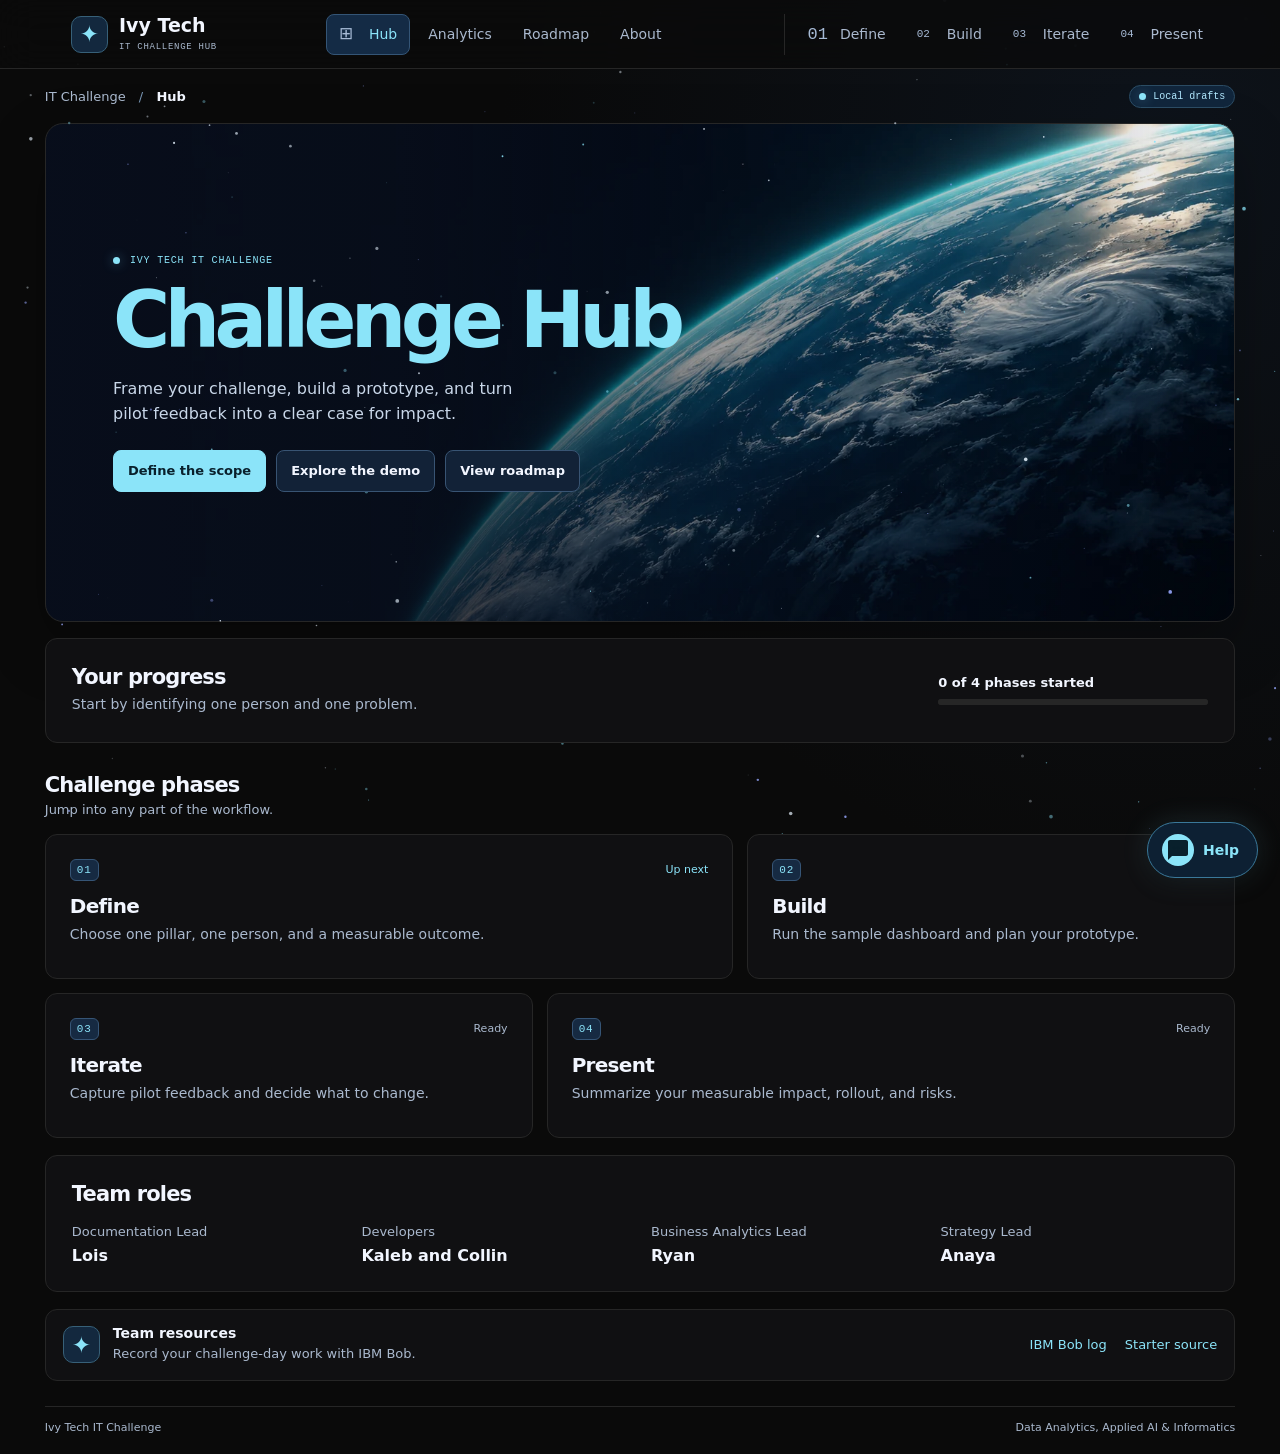
==== index.html @ c66edfd9 "" ====
<!doctype html>
<html lang="en">
<head>
  <meta charset="utf-8">
  <meta name="viewport" content="width=device-width, initial-scale=1">
  <meta name="theme-color" content="#0a0a0a">
  <meta name="description" content="A team workspace for the Ivy Tech IT Challenge.">
  <title>Ivy Tech IT Challenge Hub</title>
  <link rel="stylesheet" href="styles.css">
  <script type="module" src="app.mjs"></script>
  <script type="module" src="starfield.mjs"></script>
  <script type="module" src="chatbot.mjs"></script>
</head>
<body>
  <canvas class="starfield" id="starfield" aria-hidden="true"></canvas>
  <a class="skip" href="#main">Skip to content</a>
  <header class="site-header">
    <a class="brand" href="#overview"><span class="brand-mark" aria-hidden="true">✦</span><span>Ivy Tech<small>IT CHALLENGE HUB</small></span></a>
    <nav aria-label="Workspace">
      <a href="#overview"><span aria-hidden="true">⊞</span> Hub</a>
      <a href="#analytics">Analytics</a>
      <a href="#roadmap">Roadmap</a>
      <a href="#about">About</a>
    </nav>
    <nav class="phase-nav" aria-label="Challenge phases">
      <a href="#define"><span aria-hidden="true">01</span> Define</a>
      <a href="#build"><span aria-hidden="true">02</span> Build</a>
      <a href="#iterate"><span aria-hidden="true">03</span> Iterate</a>
      <a href="#impact"><span aria-hidden="true">04</span> Present</a>
    </nav>
  </header>

  <main id="main" tabindex="-1">
    <header class="top-bar"><span>IT Challenge <b aria-hidden="true">/</b> <strong id="breadcrumb">Hub</strong></span><span class="pill"><i></i> Local drafts</span></header>
    <div class="page">
      <section data-view="overview" aria-labelledby="overview-title">
        <div class="hero">
          <div class="hero-content">
            <p class="eyebrow"><i></i> IVY TECH IT CHALLENGE</p>
            <h1 id="overview-title" tabindex="-1"><em>Challenge Hub</em></h1>
            <p class="hero-copy">Frame your challenge, build a prototype, and turn pilot feedback into a clear case for impact.</p>
            <div class="actions"><a class="button primary" id="hero-action" href="#define">Define the scope</a><a class="button secondary" id="hero-demo" href="#build">Explore the demo</a><a class="button secondary" href="#roadmap">View roadmap</a></div>
          </div>
        </div>

        <section class="hub-progress panel" aria-labelledby="progress-title" data-reveal>
          <div><h2 id="progress-title">Your progress</h2><p id="hub-next">Start by identifying one person and one problem.</p></div>
          <div class="progress-scale"><span id="draft-progress">0 of 4 phases started</span><progress id="phase-progress" aria-label="Challenge phases started" max="4" value="0"></progress></div>
        </section>

        <div class="section-heading"><div><h2>Challenge phases</h2><p>Jump into any part of the workflow.</p></div></div>
        <div class="phase-grid">
          <a class="phase-card" href="#define" data-reveal><div class="card-top"><span>01</span><span class="phase-status" data-phase-status="define">Ready</span></div><h3>Define</h3><p>Choose one pillar, one person, and a measurable outcome.</p></a>
          <a class="phase-card" href="#build" data-reveal><div class="card-top"><span>02</span><span class="phase-status" data-phase-status="build">Ready</span></div><h3>Build</h3><p>Run the sample dashboard and plan your prototype.</p></a>
          <a class="phase-card" href="#iterate" data-reveal><div class="card-top"><span>03</span><span class="phase-status" data-phase-status="iterate">Ready</span></div><h3>Iterate</h3><p>Capture pilot feedback and decide what to change.</p></a>
          <a class="phase-card" href="#impact" data-reveal><div class="card-top"><span>04</span><span class="phase-status" data-phase-status="impact">Ready</span></div><h3>Present</h3><p>Summarize your measurable impact, rollout, and risks.</p></a>
        </div>
        <section class="panel team-panel" aria-labelledby="team-title" data-reveal>
          <h2 id="team-title">Team roles</h2>
          <dl class="team-grid">
            <div><dt>Documentation Lead</dt><dd>Lois</dd></div>
            <div><dt>Developers</dt><dd>Kaleb and Collin</dd></div>
            <div><dt>Business Analytics Lead</dt><dd>Ryan</dd></div>
            <div><dt>Strategy Lead</dt><dd>Anaya</dd></div>
          </dl>
        </section>
        <div class="callout" data-reveal><span class="callout-mark" aria-hidden="true">✦</span><div><h3>Team resources</h3><p>Record your challenge-day work with IBM Bob.</p></div><div class="resource-links"><a href="BOB-LOG.md">IBM Bob log</a><a href="https://github.com/Indyexe/ivy-tech-it-challenge-2026">Starter source</a></div></div>
      </section>

      <section data-view="analytics" aria-labelledby="analytics-title" hidden>
        <div class="report-header">
          <div><p class="eyebrow">PROJECT PERFORMANCE</p><h1 id="analytics-title" tabindex="-1">Analytics</h1><p>Track delivery, check your target, and explore the sample dataset.</p></div>
          <a class="button secondary" href="#define">Edit measurement scope</a>
        </div>
        <div class="report-heading"><h2>Workspace activity</h2><span class="pill"><i></i> This browser</span></div>
        <dl class="metric-grid" aria-label="Workspace activity">
          <div class="panel metric"><dt>Phases started</dt><dd id="analytics-phases">0 / 4</dd><small>Based on saved activity</small></div>
          <div class="panel metric"><dt>Pilot observations</dt><dd id="analytics-feedback">0</dd><small>Feedback entries recorded</small></div>
          <div class="panel metric"><dt>Roadmap tasks</dt><dd id="analytics-tasks">0</dd><small>Checked off on the roadmap</small></div>
          <div class="panel metric"><dt>Impact statement</dt><dd id="analytics-impact" class="metric-text">Open</dd><small>Draft status</small></div>
        </dl>
        <article class="panel measurement-panel">
          <div class="report-heading"><h2>Outcome measurement</h2><span class="pill">Scope</span></div>
          <p class="muted" id="analytics-empty">Save a baseline and target in Define to see your measurement here.</p>
          <div id="analytics-scope" hidden>
            <p id="analytics-metric" class="measurement-name"></p>
            <dl class="measure-grid">
              <div><dt>Baseline</dt><dd id="analytics-baseline"></dd></div>
              <div><dt>Target</dt><dd id="analytics-target"></dd></div>
              <div><dt>Target change</dt><dd id="analytics-change"></dd></div>
            </dl>
          </div>
        </article>
        <article class="panel chart-panel analytics-chart">
          <div class="section-heading"><div><h2>Sample activity</h2><p>Practice data · illustrative weekly records</p></div><div class="segmented" role="group" aria-label="Analytics date range"><button type="button" data-weeks="6" aria-pressed="false">6 weeks</button><button type="button" data-weeks="12" aria-pressed="true">12 weeks</button></div></div>
          <dl class="measure-grid sample-metrics">
            <div><dt>Records</dt><dd id="analytics-records-total">—</dd></div>
            <div><dt>Completed</dt><dd id="analytics-records-completed">—</dd></div>
            <div><dt>Completion rate</dt><dd id="analytics-completion-rate">—</dd></div>
          </dl>
          <p class="muted" id="analytics-period-total">Selected sample weeks</p>
          <div class="chart" id="analytics-sample-chart" aria-hidden="true"></div>
          <details class="data-details"><summary>View weekly breakdown</summary><table><caption>Synthetic weekly records</caption><thead><tr><th scope="col">Week</th><th scope="col">Records</th><th scope="col">Completed</th></tr></thead><tbody id="analytics-sample-data"></tbody></table></details>
        </article>
      </section>

      <section data-view="roadmap" aria-labelledby="roadmap-title" hidden>
        <div class="report-header">
          <div><p class="eyebrow">DELIVERY PLAN</p><h1 id="roadmap-title" tabindex="-1">Roadmap</h1><p>Follow the project from initial scope to the live demo. Select a milestone to explore it.</p></div>
          <a class="button secondary" href="#analytics">View analytics</a>
        </div>
        <div class="panel roadmap-overview">
          <div><h2>Delivery progress</h2><p class="muted" id="roadmap-next">Next milestone: Define the scope</p></div>
          <div class="progress-scale"><span id="roadmap-count" aria-live="polite">0 of 12 tasks complete</span><progress id="roadmap-progress" aria-label="Roadmap tasks completed" max="12" value="0"></progress></div>
        </div>
        <section class="roadmap-timeline" aria-labelledby="timeline-title">
          <div class="report-heading"><h2 id="timeline-title">Project timeline</h2></div>
          <div class="timeline-track panel" role="tablist" aria-label="Project milestones">
            <button type="button" class="timeline-tab" id="milestone-define" role="tab" aria-selected="true" aria-controls="timeline-define"><span class="timeline-dot" aria-hidden="true">01</span><span class="timeline-label">Define</span><span class="timeline-state">Up next</span></button>
            <button type="button" class="timeline-tab" id="milestone-build" role="tab" aria-selected="false" aria-controls="timeline-build" tabindex="-1"><span class="timeline-dot" aria-hidden="true">02</span><span class="timeline-label">Build</span><span class="timeline-state">Planned</span></button>
            <button type="button" class="timeline-tab" id="milestone-iterate" role="tab" aria-selected="false" aria-controls="timeline-iterate" tabindex="-1"><span class="timeline-dot" aria-hidden="true">03</span><span class="timeline-label">Iterate</span><span class="timeline-state">Planned</span></button>
            <button type="button" class="timeline-tab" id="milestone-present" role="tab" aria-selected="false" aria-controls="timeline-present" tabindex="-1"><span class="timeline-dot" aria-hidden="true">04</span><span class="timeline-label">Present</span><span class="timeline-state">Planned</span></button>
          </div>

          <section class="panel timeline-detail" id="timeline-define" role="tabpanel" aria-labelledby="milestone-define" tabindex="0" data-milestone>
            <div class="timeline-detail-header"><div><p class="eyebrow">STRATEGY AND ANALYTICS</p><h3>Define the scope</h3><p>Agree on who you serve, what’s holding them back, and how you’ll measure improvement.</p></div><a class="button secondary" href="#define">Open Define</a></div>
            <p class="timeline-deliverable"><strong>Deliverable</strong> A scoped user story and a baseline and target for one outcome.</p>
            <details class="timeline-checklist"><summary>Milestone checklist <span class="milestone-count">0 / 3</span></summary><div class="milestone-body"><label><input type="checkbox" data-roadmap-task="scope-person">Identify the person served and the problem</label><label><input type="checkbox" data-roadmap-task="scope-story">Agree on a user story and acceptance criterion</label><label><input type="checkbox" data-roadmap-task="scope-metric">Record the metric, baseline, and target</label></div></details>
          </section>
          <section class="panel timeline-detail" id="timeline-build" role="tabpanel" aria-labelledby="milestone-build" tabindex="0" data-milestone hidden>
            <div class="timeline-detail-header"><div><p class="eyebrow">DEVELOPMENT</p><h3>Build the prototype</h3><p>Use IBM Bob to plan and build the smallest workflow someone can try from start to finish.</p></div><a class="button secondary" href="#build">Open Build</a></div>
            <p class="timeline-deliverable"><strong>Deliverable</strong> A working prototype committed to GitHub and a log of the work done with IBM Bob.</p>
            <details class="timeline-checklist"><summary>Milestone checklist <span class="milestone-count">0 / 3</span></summary><div class="milestone-body"><label><input type="checkbox" data-roadmap-task="build-plan">Plan the smallest usable workflow with IBM Bob</label><label><input type="checkbox" data-roadmap-task="build-demo">Run the prototype end to end</label><label><input type="checkbox" data-roadmap-task="build-commit">Commit the working prototype and update the Bob log</label></div></details>
          </section>
          <section class="panel timeline-detail" id="timeline-iterate" role="tabpanel" aria-labelledby="milestone-iterate" tabindex="0" data-milestone hidden>
            <div class="timeline-detail-header"><div><p class="eyebrow">ANALYTICS AND DEVELOPMENT</p><h3>Iterate with pilot feedback</h3><p>Watch a pilot user try the workflow, make one change based on what you observe, and retest it.</p></div><a class="button secondary" href="#iterate">Open Iterate</a></div>
            <p class="timeline-deliverable"><strong>Deliverable</strong> A revised prototype with a record of what changed and what the retest showed.</p>
            <details class="timeline-checklist"><summary>Milestone checklist <span class="milestone-count">0 / 3</span></summary><div class="milestone-body"><label><input type="checkbox" data-roadmap-task="iterate-pilot">Observe a pilot user attempting a task</label><label><input type="checkbox" data-roadmap-task="iterate-fix">Make one change based on the feedback</label><label><input type="checkbox" data-roadmap-task="iterate-retest">Retest the task and record the result</label></div></details>
          </section>
          <section class="panel timeline-detail" id="timeline-present" role="tabpanel" aria-labelledby="milestone-present" tabindex="0" data-milestone hidden>
            <div class="timeline-detail-header"><div><p class="eyebrow">DOCUMENTATION AND STRATEGY</p><h3>Present the impact</h3><p>Show how the prototype works, what you learned, and how the team would measure its impact.</p></div><a class="button secondary" href="#impact">Open Present</a></div>
            <p class="timeline-deliverable"><strong>Deliverable</strong> A rehearsed demo and a complete impact statement, README, and IBM Bob log.</p>
            <details class="timeline-checklist"><summary>Milestone checklist <span class="milestone-count">0 / 3</span></summary><div class="milestone-body"><label><input type="checkbox" data-roadmap-task="present-docs">Finalize the README and IBM Bob log</label><label><input type="checkbox" data-roadmap-task="present-impact">Review and export the impact statement</label><label><input type="checkbox" data-roadmap-task="present-demo">Rehearse the live demo and team handoffs</label></div></details>
          </section>
        </section>
        <p class="muted roadmap-note">Checklist progress is saved in this browser.</p>
      </section>

      <section data-view="about" aria-labelledby="about-title" hidden>
        <div class="report-header">
          <div><p class="eyebrow">IVY TECH IT CHALLENGE</p><h1 id="about-title" tabindex="-1">About the hub</h1><p>A team workspace for the Data Analytics, Applied AI &amp; Informatics track.</p></div>
        </div>
        <div class="about-layout">
          <article class="panel about-purpose"><p class="eyebrow">PURPOSE</p><h2>From problem to prototype</h2><p>We use the hub to agree on one problem, build a small working solution, learn from pilot users, and explain what the solution could improve.</p><a class="button secondary" href="#roadmap">Explore the roadmap</a></article>
          <article class="panel about-evidence"><p class="eyebrow">EVIDENCE</p><h2>How this workspace uses data</h2><p>Analytics shows saved work from this browser alongside a separate synthetic dataset for demonstration. The current scope sets the metric, baseline, and target.</p><a class="button secondary" href="#analytics">Open analytics</a></article>
        </div>
        <section class="panel team-panel" aria-labelledby="about-team-title">
          <h2 id="about-team-title">Meet the team</h2>
          <div id="about-team"></div>
        </section>
        <div class="callout"><span class="callout-mark" aria-hidden="true">✦</span><div><h3>Project resources</h3><p>Review the starter code and the team's IBM Bob development log.</p></div><div class="resource-links"><a href="BOB-LOG.md">IBM Bob log</a><a href="https://github.com/Indyexe/ivy-tech-it-challenge-2026">Starter source</a></div></div>
      </section>

      <section data-view="define" aria-labelledby="define-title" hidden>
        <div class="view-heading"><p class="eyebrow">PHASE 01</p><h1 id="define-title" tabindex="-1">Define the scope</h1><p>Fill this in with one strategic pillar, one specific person, and one measurable outcome.</p></div>
        <form id="scope-form" class="panel form-grid">
          <label>Strategic pillar<input name="pillar" maxlength="120" required></label>
          <label>Person served<input name="persona" maxlength="120" required></label>
          <label class="span-all">Problem to solve<textarea name="problem" rows="3" maxlength="600" required></textarea></label>
          <label class="span-all">Outcome metric<input name="metric" maxlength="120" required></label>
          <label>Baseline<input name="baseline" type="number" step="any" required></label>
          <label>Target value<input name="target" type="number" step="any" required></label>
          <label class="span-all">Unit<input name="unit" maxlength="40" placeholder="e.g. minutes or percentage points" required></label>
          <div class="span-all actions"><button class="button primary" type="submit">Save scope</button><a class="button secondary" href="#build">Go to Build <span aria-hidden="true">→</span></a></div>
        </form>
      </section>

      <section data-view="build" aria-labelledby="build-title" hidden>
        <div class="view-heading"><p class="eyebrow">PHASE 02</p><h1 id="build-title" tabindex="-1">Prototype workspace</h1><p>Try the chart controls with synthetic data. On challenge day, replace this demo with the end-to-end workflow you plan with IBM Bob.</p></div>
        <div class="stats" aria-label="Sample dataset summary">
          <article class="panel stat"><span>Total records</span><strong id="records-total">—</strong><small id="period-total">Selected weeks</small></article>
          <article class="panel stat"><span>Completed</span><strong id="records-completed">—</strong><small>Synthetic records</small></article>
          <article class="panel stat"><span>Completion rate</span><strong id="completion-rate">—</strong><small>Completed ÷ total records</small></article>
        </div>
        <article class="panel chart-panel">
          <div class="section-heading"><div><h2>Sample activity</h2><p>Synthetic weekly completion counts</p></div><div class="segmented" aria-label="Chart date range"><button type="button" data-weeks="6" aria-pressed="false">6 weeks</button><button type="button" data-weeks="12" aria-pressed="true">12 weeks</button></div></div>
          <div class="chart" id="sample-chart" aria-hidden="true"></div>
          <details class="data-details"><summary>View data table</summary><table><caption>Sample weekly records</caption><thead><tr><th scope="col">Week</th><th scope="col">Records</th><th scope="col">Completed</th></tr></thead><tbody id="sample-data"></tbody></table></details>
          <div class="actions"><button class="button primary" id="record-demo" type="button">Mark practice demo as run</button><a href="#iterate" class="button secondary">Go to Iterate <span aria-hidden="true">→</span></a></div>
        </article>
      </section>

      <section data-view="iterate" aria-labelledby="iterate-title" hidden>
        <div class="view-heading"><p class="eyebrow">PHASE 03</p><h1 id="iterate-title" tabindex="-1">Pilot feedback</h1><p>Record what a pilot user tried, where they got stuck, and what you decided to change.</p></div>
        <div class="split">
          <form id="feedback-form" class="panel form-grid">
            <label class="span-all">Task tested<input name="task" maxlength="120" required></label>
            <label class="span-all">Observation<textarea name="observation" rows="4" maxlength="600" required></textarea></label>
            <label class="span-all">Proposed change<textarea name="change" rows="3" maxlength="600" required></textarea></label>
            <div class="span-all actions"><button class="button primary" type="submit">Add feedback</button></div>
          </form>
          <article class="panel feedback-panel"><h2>Feedback log <span class="pill" id="feedback-count">0</span></h2><p class="muted" id="feedback-empty">Saved observations will appear here.</p><ul id="feedback-list" class="feedback-list"></ul><a class="button secondary" href="#impact">Go to Present <span aria-hidden="true">→</span></a></article>
        </div>
      </section>

      <section data-view="impact" aria-labelledby="impact-title" hidden>
        <div class="view-heading"><p class="eyebrow">PHASE 04</p><h1 id="impact-title" tabindex="-1">Impact Statement</h1><p>Describe the prototype, how you'd measure the change, what a statewide rollout takes, and the biggest risk.</p></div>
        <div class="split">
          <form id="impact-form" class="panel form-grid">
            <label class="span-all">Prototype summary<textarea name="solution" rows="3" maxlength="600" required></textarea></label>
            <label class="span-all">How you’ll measure impact<textarea name="measurement" rows="3" maxlength="600" required></textarea></label>
            <label class="span-all">Statewide rollout<textarea name="rollout" rows="3" maxlength="600" required></textarea></label>
            <label class="span-all">Top risk and mitigation<textarea name="risk" rows="3" maxlength="600" required></textarea></label>
            <div class="span-all actions"><button class="button primary" type="submit">Save impact draft</button></div>
          </form>
          <article class="panel preview-panel"><h2>Statement preview</h2><p class="muted">Uses the saved scope and impact draft.</p><pre id="impact-preview"></pre><button class="button secondary" id="export-impact" type="button">Download Markdown <span aria-hidden="true">↓</span></button></article>
        </div>
      </section>

      <footer>Ivy Tech IT Challenge <span>Data Analytics, Applied AI &amp; Informatics</span></footer>
    </div>
  </main>
  <p id="status" class="status" role="status" aria-live="polite"></p>

  <!-- ═══════════════════════════════════════════
       HELP CHATBOT
  ════════════════════════════════════════════ -->
  <button class="chat-launcher" id="chat-launcher" aria-label="Open help chatbot" aria-expanded="false" aria-controls="chat-panel" title="Need help?">
    <span class="chat-launcher-icon" aria-hidden="true">
      <svg width="24" height="24" viewBox="0 0 24 24" fill="none" xmlns="http://www.w3.org/2000/svg">
        <path d="M20 2H4C2.9 2 2 2.9 2 4V22L6 18H20C21.1 18 22 17.1 22 16V4C22 2.9 21.1 2 20 2Z" fill="currentColor"/>
        <circle cx="8" cy="10" r="1.2" fill="var(--ink)"/>
        <circle cx="12" cy="10" r="1.2" fill="var(--ink)"/>
        <circle cx="16" cy="10" r="1.2" fill="var(--ink)"/>
      </svg>
    </span>
    <span class="chat-launcher-label">Help</span>
    <span class="chat-notify" id="chat-notify" hidden aria-hidden="true"></span>
  </button>

  <aside class="chat-panel" id="chat-panel" aria-label="Help chatbot" aria-hidden="true" hidden>
    <header class="chat-header">
      <div class="chat-header-info">
        <span class="chat-header-icon" aria-hidden="true">✦</span>
        <div>
          <strong>Hub Assistant</strong>
          <span class="chat-status-label"><i></i> Online</span>
        </div>
      </div>
      <button class="chat-close" id="chat-close" aria-label="Close chatbot">
        <svg width="16" height="16" viewBox="0 0 16 16" fill="none" xmlns="http://www.w3.org/2000/svg">
          <path d="M2 2L14 14M14 2L2 14" stroke="currentColor" stroke-width="2" stroke-linecap="round"/>
        </svg>
      </button>
    </header>

    <div class="chat-messages" id="chat-messages" role="log" aria-live="polite" aria-label="Chat messages">
      <!-- messages injected by chatbot.mjs -->
    </div>

    <div class="chat-suggestions" id="chat-suggestions" aria-label="Quick questions">
      <button type="button" class="chat-suggestion" data-q="What is the IT Challenge?">What is the IT Challenge?</button>
      <button type="button" class="chat-suggestion" data-q="How do I get started?">How do I get started?</button>
      <button type="button" class="chat-suggestion" data-q="What are the phases?">What are the phases?</button>
      <button type="button" class="chat-suggestion" data-q="Who is on the team?">Who is on the team?</button>
    </div>

    <form class="chat-input-row" id="chat-form" autocomplete="off">
      <input
        type="text"
        class="chat-input"
        id="chat-input"
        name="message"
        placeholder="Ask me anything…"
        maxlength="300"
        autocomplete="off"
        aria-label="Message"
      >
      <button type="submit" class="chat-send" aria-label="Send message">
        <svg width="18" height="18" viewBox="0 0 18 18" fill="none" xmlns="http://www.w3.org/2000/svg">
          <path d="M16 9L2 2L5.5 9L2 16L16 9Z" fill="currentColor"/>
        </svg>
      </button>
    </form>
  </aside>

</body>
</html>
---- styles.css ----
:root {
  color-scheme: dark;
  --bg: #0a0a0a;
  --panel: #101012;
  --line: #262626;
  --text: #f2f6ff;
  --muted: #aab9ce;
  --accent: #8be4f9;
  --ink: #09202c;
  --mono: "Cascadia Mono", "IBM Plex Mono", Consolas, monospace;
  font-family: Inter, "Segoe UI", system-ui, sans-serif;
  background: var(--bg);
  color: var(--text);
}

* { box-sizing: border-box; }
body { margin: 0; min-height: 100vh; background: radial-gradient(ellipse at 90% 10%, #12203366, transparent 40%); }
.starfield { position: fixed; inset: 0; width: 100%; height: 100%; pointer-events: none; z-index: 1; }
[hidden] { display: none !important; }
a { color: inherit; text-decoration: none; }
button, input, textarea { font: inherit; }
button { color: inherit; cursor: pointer; }
button:disabled { cursor: default; opacity: .65; }
:focus-visible { outline: 2px solid var(--accent); outline-offset: 4px; }
.skip { position: fixed; left: 1rem; top: 1rem; transform: translateY(-200%); z-index: 6; padding: .75rem 1rem; background: var(--accent); color: var(--ink); }
.skip:focus { transform: none; }
h1, h2, h3, p { margin: 0; }
p { line-height: 1.6; }
.eyebrow, .brand small, .card-top { font-family: var(--mono); letter-spacing: .08em; }
.site-header {
  position: sticky;
  z-index: 5;
  top: 0;
  display: flex;
  align-items: center;
  justify-content: space-between;
  gap: 14px;
  min-height: 69px;
  padding: 10px max(clamp(18px, 5vw, 74px), calc((100vw - 1370px) / 2));
  border-bottom: 1px solid var(--line);
  background: #0b0b0bea;
  backdrop-filter: blur(18px) saturate(135%);
}
@supports (backdrop-filter: blur(1px)) {
  .site-header { background: #0b0b0bc9; }
}
.brand { display: flex; align-items: center; gap: 11px; font-weight: 750; font-size: 19px; line-height: 1.15; padding-left: 7px; }
.brand small { display: block; margin-top: 5px; font-size: 9px; color: var(--muted); font-weight: 500; }
.brand-mark, .callout-mark { display: grid; place-items: center; width: 37px; height: 37px; flex: 0 0 auto; border: 1px solid #376078; border-radius: 10px; background: #13283e; color: var(--accent); font-size: 23px; }
nav { display: flex; gap: 5px; }
nav a { display: flex; align-items: center; gap: 12px; padding: 11px 12px; color: var(--muted); font-size: 14px; border: 1px solid transparent; border-radius: 8px; }
nav a span { font: 11px var(--mono); min-width: 18px; color: #a6bad5; }
nav a:first-child span { font-size: 17px; line-height: 1; }
nav a:hover, nav a[aria-current="page"] { color: var(--accent); border-color: #345576; background: #142b45; }
.phase-nav { border-left: 1px solid var(--line); padding-left: 10px; }
i { display: inline-block; width: 7px; height: 7px; flex: 0 0 7px; border-radius: 50%; background: var(--accent); box-shadow: 0 0 12px #70d4ff70; }
main { min-width: 0; }
.top-bar { min-height: 54px; max-width: 1420px; margin: auto; padding: 10px clamp(20px, 3.5vw, 51px); display: flex; justify-content: space-between; align-items: center; gap: 10px; color: var(--muted); font-size: 13px; }
.top-bar b { padding: 0 9px; color: #7794b3; font-weight: 400; }
.top-bar strong { color: var(--text); font-weight: 600; }
.pill { display: inline-flex; gap: 7px; align-items: center; color: #b2e9ff; padding: 5px 9px; border-radius: 999px; background: #10253b; border: 1px solid #2b4b63; font: 10px var(--mono); white-space: nowrap; }
.page { max-width: 1420px; margin: auto; padding: 0 clamp(20px, 3.5vw, 51px); }
.hero {
  --hero-scrim: linear-gradient(90deg, #080e1bf5 0%, #080e1bd9 30%, #080e1b65 57%, #080e1b08 100%);
  min-height: clamp(400px, 39vw, 520px);
  display: flex;
  align-items: center;
  border: 1px solid var(--line);
  border-radius: 18px;
  background: var(--hero-scrim), url("orbital-horizon.webp") center 54% / cover no-repeat, radial-gradient(ellipse at right, #214968, #0b1323 64%);
  box-shadow: 0 24px 60px #0004;
}
.hero-content { padding: clamp(24px, 5.25vw, 77px); }
.hero-content, .section-heading, .panel, .phase-card, .callout, .top-bar, .view-heading, footer { position: relative; z-index: 2; }
.eyebrow { display: flex; align-items: center; gap: 10px; color: var(--accent); font-size: 10px; line-height: 1.5; }
.hero h1 { margin: 14px 0 16px; font-size: clamp(47px, 6.1vw, 96px); line-height: .99; letter-spacing: -.073em; font-weight: 760; }
.hero h1 em { color: var(--accent); font-style: normal; }
.hero-copy { max-width: 42ch; color: #c9d7e9; font-size: 16px; }
.actions { display: flex; flex-wrap: wrap; gap: 10px; align-items: center; }
.hero .actions { margin-top: 23px; }
.button { display: inline-flex; align-items: center; justify-content: center; gap: 10px; min-height: 42px; padding: 9px 14px; border: 1px solid #385473; border-radius: 8px; font-size: 13px; font-weight: 650; }
.primary { background: var(--accent); border-color: var(--accent); color: var(--ink); }
.primary:hover:not(:disabled) { background: #b9efff; }
.secondary { background: #122237; color: var(--text); }
.secondary:hover { background: #203c55; }
.section-heading { display: flex; justify-content: space-between; align-items: center; gap: 12px; margin: 30px 0 14px; }
.section-heading h2, .panel h2 { font-size: 21px; letter-spacing: -.04em; }
.section-heading p, .muted, .callout p { color: var(--muted); font-size: 13px; margin-top: 3px; }
.hub-progress { display: grid; grid-template-columns: 1fr minmax(180px, 270px); gap: 22px; align-items: center; margin-top: 16px; }
.hub-progress p { color: var(--muted); margin-top: 4px; font-size: 14px; }
.progress-scale { display: grid; gap: 9px; font-size: 13px; font-weight: 600; color: var(--text); }
progress { width: 100%; height: 6px; border: 0; border-radius: 10px; overflow: hidden; background: var(--line); accent-color: var(--accent); }
progress::-webkit-progress-bar { background: var(--line); border-radius: 10px; }
progress::-webkit-progress-value { background: linear-gradient(90deg, #628afa, var(--accent)); border-radius: 10px; }
progress::-moz-progress-bar { background: linear-gradient(90deg, #628afa, var(--accent)); border-radius: 10px; }
.phase-grid { display: grid; grid-template-columns: repeat(12, minmax(0, 1fr)); gap: 14px; }
.phase-card, .panel, .callout {
  --card-glow: #6bbbf545;
  border: 1px solid var(--line);
  border-radius: 12px;
  background: var(--panel);
  transition: border-color .2s, box-shadow .2s, transform .2s;
}
.phase-card:hover, .phase-card:focus-visible, .panel:hover, .panel:focus-within, .callout:hover, .callout:focus-within {
  background: radial-gradient(ellipse 290px 190px at var(--glow-x, 50%) var(--glow-y, 15%), var(--card-glow), transparent), var(--panel);
  border-color: #496278;
}
.phase-card { display: block; grid-column: span 5; min-height: 145px; padding: clamp(16px, 2.5vw, 24px); }
.phase-card:nth-child(4n + 1), .phase-card:nth-child(4n + 4) { grid-column: span 7; --card-glow: #5d88f64b; }
.phase-card:hover { transform: translateY(-2px); box-shadow: 0 10px 34px #0006; }
.card-top { display: flex; justify-content: space-between; align-items: center; color: var(--accent); font-size: 11px; }
.card-top span:first-child { border: 1px solid #365576; border-radius: 6px; padding: 4px 6px; background: #162a42; }
.phase-status { color: var(--muted); font: 11px/1.3 "Segoe UI", system-ui, sans-serif; letter-spacing: 0; text-align: right; }
.phase-status[data-state="started"], .phase-status[data-state="next"] { color: var(--accent); }
.phase-card h3 { margin: 13px 0 5px; font-size: 20px; letter-spacing: -.035em; }
.phase-card p { color: var(--muted); font-size: 14px; }
.team-panel { margin-top: 17px; }
.team-grid { display: grid; grid-template-columns: repeat(4, minmax(0, 1fr)); gap: 14px 22px; margin: 16px 0 0; }
.team-grid dt { color: var(--muted); font-size: 13px; line-height: 1.5; }
.team-grid dd { margin: 4px 0 0; color: var(--text); font-size: 16px; font-weight: 650; }
.callout { display: flex; align-items: center; padding: 15px 17px; gap: 13px; margin-top: 17px; }
.callout h3 { font-size: 14px; }
.resource-links { display: flex; flex-wrap: wrap; gap: 8px 18px; margin-left: auto; }
.callout a { padding-block: 8px; white-space: nowrap; color: var(--accent); font-size: 13px; }
.callout a:hover { text-decoration: underline; }
.view-heading { padding: 10px 0 22px; max-width: 760px; }
.view-heading h1 { font-size: clamp(33px, 5vw, 58px); line-height: 1.05; letter-spacing: -.065em; margin: 8px 0 10px; }
.view-heading > p:last-child { color: var(--muted); font-size: 15px; }
.panel { padding: clamp(16px, 2.5vw, 26px); min-width: 0; }
.form-grid, .split, .stats { display: grid; grid-template-columns: repeat(2, minmax(0, 1fr)); gap: 16px; }
.form-grid { align-content: start; }
#scope-form { max-width: 760px; }
.span-all { grid-column: 1 / -1; }
label { display: grid; gap: 7px; color: #d5e1f3; font-size: 13px; font-weight: 600; }
input, textarea { background: #0a1322; border: 1px solid #374e6b; color: var(--text); border-radius: 7px; padding: 10px; min-width: 0; width: 100%; font-weight: 400; }
input::placeholder, textarea::placeholder { color: #a5b5cc; }
textarea { resize: vertical; }
.stats { grid-template-columns: repeat(3, minmax(0, 1fr)); }
.stat { display: grid; gap: 5px; font-size: 13px; }
.stat strong { color: var(--accent); font-size: clamp(25px, 4vw, 40px); letter-spacing: -.045em; }
.stat small { color: var(--muted); }
.chart-panel { margin-top: 16px; }
.chart-panel .section-heading { margin-top: 0; }
.segmented { display: flex; flex-wrap: wrap; padding: 3px; gap: 3px; border: 1px solid var(--line); border-radius: 8px; background: #0a1322; }
.segmented button { background: transparent; border: 0; border-radius: 5px; padding: 7px 9px; font-size: 12px; }
.segmented button[aria-pressed="true"] { color: var(--accent); background: #1b354e; }
.chart { display: flex; height: 210px; align-items: stretch; gap: clamp(4px, 1vw, 11px); padding: 13px 6px 0; background: repeating-linear-gradient(to top, transparent 0 24%, #4b628255 24.5% 25%); }
.chart-column { flex: 1; display: flex; min-width: 0; flex-direction: column; justify-content: flex-end; gap: 6px; align-items: center; }
.chart-bar { width: min(100%, 48px); background: linear-gradient(0deg, #3b69c4, #84e5fa); border-radius: 5px 5px 0 0; }
.chart-column span { color: var(--muted); font: 9px var(--mono); white-space: nowrap; }
.data-details { margin: 17px 0; color: var(--muted); font-size: 13px; }
summary { width: fit-content; cursor: pointer; color: #b2e9ff; }
table { border-collapse: collapse; width: 100%; margin-top: 10px; text-align: left; }
caption { text-align: left; margin-bottom: 7px; }
th, td { border-bottom: 1px solid var(--line); padding: 7px; }
.feedback-panel h2 { display: flex; gap: 9px; align-items: center; }
.feedback-list { list-style: none; padding: 0; margin: 12px 0; display: grid; gap: 9px; }
.feedback-list li { border: 1px solid var(--line); border-radius: 8px; padding: 11px; background: #0a1322; overflow-wrap: anywhere; }
.feedback-list h3 { font-size: 14px; margin-bottom: 5px; }
.feedback-list p { color: var(--muted); font-size: 13px; white-space: pre-wrap; }
.feedback-list p + p { margin-top: 4px; }
.preview-panel pre { white-space: pre-wrap; overflow-wrap: anywhere; max-height: 360px; overflow: auto; padding: 13px; border: 1px solid var(--line); border-radius: 8px; background: #0a1322; color: #c2dff4; font: 12px/1.55 var(--mono); }
footer { display: flex; justify-content: space-between; flex-wrap: wrap; gap: 6px 14px; margin-top: 25px; padding: 14px 0 20px; border-top: 1px solid var(--line); color: var(--muted); font-size: 11px; }

.report-header, .report-heading { position: relative; z-index: 2; display: flex; justify-content: space-between; align-items: flex-end; gap: 16px; }
.report-header {
  padding: clamp(24px, 4vw, 49px);
  margin: 5px 0 25px;
  border: 1px solid #314257;
  border-radius: 18px;
  background: linear-gradient(95deg, #101924 30%, #0b131dbd 68%, #0b131d90), url("orbital-horizon.webp") right 32% / cover;
}
.report-header h1 { margin: 6px 0 8px; font-size: clamp(38px, 5.6vw, 76px); line-height: 1.03; letter-spacing: -.068em; }
.report-header p:last-child { max-width: 62ch; color: #ccd9e8; font-size: 16px; }
.report-header .button { flex-shrink: 0; }
.report-heading { margin: 23px 0 11px; align-items: center; flex-wrap: wrap; }
.report-heading h2 { font-size: clamp(19px, 2.4vw, 25px); letter-spacing: -.04em; }
.panel .report-heading { margin-top: 0; }
.metric-grid { display: grid; grid-template-columns: repeat(4, minmax(0, 1fr)); gap: 13px; margin: 0; }
.metric dt, .measure-grid dt { color: #b6c8dc; font-size: 13px; font-weight: 600; }
.metric dd { margin: 6px 0; font-size: clamp(25px, 4vw, 43px); font-weight: 700; color: var(--text); letter-spacing: -.055em; line-height: 1.12; font-variant-numeric: tabular-nums; }
.metric dd.metric-text { color: var(--accent); }
.metric small { color: var(--muted); font-size: 12px; }
.measurement-panel { margin-top: 16px; }
.measurement-name { color: #dce8f6; font-weight: 650; margin-bottom: 12px; overflow-wrap: anywhere; }
.measure-grid { display: grid; grid-template-columns: repeat(3, minmax(0, 1fr)); gap: 12px; margin: 0; }
.measure-grid > div { border-left: 2px solid #37566f; padding: 3px 0 3px 12px; min-width: 0; }
.measure-grid dd { margin: 5px 0 0; font-size: clamp(17px, 2.7vw, 29px); font-variant-numeric: tabular-nums; font-weight: 700; letter-spacing: -.035em; overflow-wrap: anywhere; }
.measure-grid > div:last-child dd { color: var(--accent); }
.analytics-chart .chart { margin-top: 12px; height: clamp(160px, 27vw, 300px); }
.sample-metrics { margin-bottom: 12px; }

.roadmap-overview { display: grid; grid-template-columns: 1fr minmax(160px, 280px); gap: 20px; align-items: center; }
.timeline-track.panel { display: grid; grid-template-columns: repeat(4, minmax(0, 1fr)); padding: 20px; }
.timeline-track::before { content: ""; position: absolute; top: 42px; left: 12.5%; right: 12.5%; height: 1px; background: linear-gradient(90deg, #75bdd7, #3a536b 35%, #3a536b); pointer-events: none; }
.timeline-tab { position: relative; display: grid; justify-items: center; gap: 5px; min-width: 0; padding: 0 8px 8px; border: 0; border-radius: 10px; background: none; }
.timeline-dot { display: grid; place-items: center; width: 44px; height: 44px; margin-bottom: 3px; border: 1px solid #465a72; border-radius: 50%; background: #101a29; color: #d7e3f4; font: 13px var(--mono); transition: box-shadow .2s, background .2s; }
.timeline-label { font-size: 15px; font-weight: 700; }
.timeline-state { font-size: 12px; color: var(--muted); }
.timeline-tab[data-state="complete"] .timeline-state { color: #b4f0d4; }
.timeline-tab[data-state="complete"] .timeline-dot { border-color: #559b80; background: #123128; color: #b4f0d4; }
.timeline-tab[data-state="next"] .timeline-state { color: var(--accent); }
.timeline-tab:hover .timeline-dot { box-shadow: 0 0 0 5px #8be4f91a; }
.timeline-tab[aria-selected="true"] .timeline-dot { background: var(--accent); color: var(--ink); border-color: var(--accent); box-shadow: 0 0 22px #8be4f940; }
.timeline-tab[aria-selected="true"] .timeline-label { color: var(--accent); }
.timeline-detail { margin-top: 12px; }
.timeline-detail-header { display: flex; justify-content: space-between; align-items: flex-start; gap: 15px; }
.timeline-detail-header h3 { margin: 5px 0; font-size: clamp(22px, 3.1vw, 30px); letter-spacing: -.04em; }
.timeline-detail-header p:last-child { max-width: 70ch; color: var(--muted); }
.timeline-detail-header .button { white-space: nowrap; margin-top: 5px; }
.timeline-deliverable { margin: 16px 0; padding: 10px 13px; border-left: 2px solid #4a89aa; background: #142133; color: #d6e5f4; font-size: 14px; }
.timeline-deliverable strong { color: var(--accent); margin-right: 7px; }
.timeline-checklist summary { padding: 4px 0; font-size: 14px; }
.milestone-count { margin-left: 7px; color: var(--muted); font: 12px var(--mono); }
.milestone-body { display: grid; gap: 3px; padding-top: 6px; }
.milestone-body label { display: flex; align-items: center; gap: 10px; padding: 8px; border-radius: 7px; min-height: 40px; cursor: pointer; }
.milestone-body label:hover { background: #17212c; }
.milestone-body input[type="checkbox"] { flex: 0 0 auto; width: 17px; height: 17px; margin: 0; accent-color: var(--accent); cursor: pointer; }
.roadmap-note { position: relative; z-index: 2; margin-top: 12px; }

.about-layout { display: grid; grid-template-columns: 1.25fr 1fr; gap: 15px; }
.about-layout .panel { display: flex; flex-direction: column; align-items: flex-start; gap: 8px; }
.about-layout .panel > p:not(.eyebrow) { color: var(--muted); }
.about-layout .button { margin-top: auto; }
.about-layout h2 { margin: 2px 0; }

.status { position: fixed; z-index: 4; right: 16px; bottom: 16px; max-width: calc(100vw - 32px); margin: 0; padding: 10px 14px; background: #1c354a; border: 1px solid #52789d; border-radius: 8px; font-size: 13px; }
.status:empty { display: none; }
html { scroll-padding-top: 90px; }

@media (max-width: 1080px) {
  .phase-nav { display: none; }
}

@media (max-width: 720px) {
  html { scroll-padding-top: 124px; }
  .site-header { display: grid; grid-template-columns: minmax(0, 1fr); padding: 10px 16px 6px; gap: 6px; }
  nav { display: grid; grid-template-columns: repeat(4, minmax(0, 1fr)); gap: 3px; }
  nav a { justify-content: center; padding: 8px 2px; min-height: 40px; font-size: 12px; }
  nav a span { display: none; }
  .top-bar { min-height: 45px; }
  .hero { --hero-scrim: linear-gradient(90deg, #080e1bf5 0%, #080e1bc8 52%, #080e1b38 100%); min-height: 360px; background-position: center, 62% center, center; }
  .hero h1 { font-size: clamp(37px, 9.6vw, 68px); }
  .hub-progress { grid-template-columns: 1fr; gap: 13px; }
  .split { grid-template-columns: 1fr; }
  .phase-grid { grid-template-columns: repeat(2, minmax(0, 1fr)); }
  .team-grid { grid-template-columns: repeat(2, minmax(0, 1fr)); }
  .report-header { flex-direction: column; align-items: flex-start; }
  .metric-grid { grid-template-columns: repeat(2, minmax(0, 1fr)); }
  .roadmap-overview, .about-layout { grid-template-columns: 1fr; }
  .phase-card.phase-card { grid-column: span 1; }
  .stats { gap: 7px; }
  .stat { padding: 9px; font-size: 11px; }
  .stat small { font-size: 9px; }
  .chart-column:nth-child(even) span { visibility: hidden; }
  .callout { flex-wrap: wrap; }
  .resource-links { margin-left: 50px; }
}

@media (max-width: 620px) {
  .timeline-track.panel { grid-template-columns: 1fr; padding: 13px; }
  .timeline-track::before { top: 38px; bottom: 38px; left: 39px; right: auto; height: auto; width: 1px; background: linear-gradient(#75bdd7, #3a536b 50%); }
  .timeline-tab { grid-template-columns: 36px 1fr auto; justify-items: start; align-items: center; gap: 10px; min-height: 50px; padding: 7px 8px; }
  .timeline-dot { width: 36px; height: 36px; margin-bottom: 0; }
  .timeline-state { justify-self: end; text-align: right; }
  .timeline-detail-header { flex-direction: column; }
}

@media (max-width: 360px) {
  .hero-content { padding-inline: 17px; }
  .phase-grid, .form-grid { grid-template-columns: 1fr; }
  .resource-links { margin-left: 0; }
  .measure-grid { grid-template-columns: 1fr; }
}

@media (prefers-reduced-motion: reduce) {
  *, *::before, *::after { transition: none !important; }
  .phase-card:hover { transform: none; }
}


/* ══════════════════════════════════════════════════════
   HELP CHATBOT
══════════════════════════════════════════════════════ */

/* ── Launcher button ── */
.chat-launcher {
  position: fixed;
  z-index: 10;
  right: 22px;
  bottom: 22px;
  display: flex;
  align-items: center;
  gap: 9px;
  padding: 11px 18px 11px 14px;
  border: 1px solid #3a7899;
  border-radius: 999px;
  background: #0d2033;
  color: var(--accent);
  font-size: 14px;
  font-weight: 650;
  box-shadow: 0 0 28px #8be4f922, 0 6px 20px #00000066;
  cursor: pointer;
  transition: background .2s, box-shadow .2s, border-color .2s, transform .2s;
  backdrop-filter: blur(14px);
}
.chat-launcher:hover {
  background: #122d45;
  border-color: var(--accent);
  box-shadow: 0 0 40px #8be4f940, 0 8px 28px #00000088;
  transform: translateY(-2px);
}
.chat-launcher-icon {
  display: flex;
  align-items: center;
  justify-content: center;
  width: 32px;
  height: 32px;
  flex: 0 0 32px;
  border-radius: 50%;
  background: var(--accent);
  color: var(--ink);
}
.chat-notify {
  position: absolute;
  top: 4px;
  right: 4px;
  width: 10px;
  height: 10px;
  border-radius: 50%;
  background: #ff4d6d;
  border: 2px solid #0d2033;
  animation: chat-pulse 2s ease infinite;
}
@keyframes chat-pulse {
  0%, 100% { box-shadow: 0 0 0 0 #ff4d6d55; }
  50%       { box-shadow: 0 0 0 5px #ff4d6d00; }
}

/* ── Panel ── */
.chat-panel {
  position: fixed;
  z-index: 11;
  right: 22px;
  bottom: 88px;
  width: min(400px, calc(100vw - 32px));
  height: min(600px, calc(100svh - 120px));
  display: flex;
  flex-direction: column;
  border: 1px solid #3a7899;
  border-radius: 18px;
  background: #090f18f2;
  backdrop-filter: blur(26px) saturate(140%);
  box-shadow: 0 0 60px #8be4f91a, 0 20px 60px #00000099, inset 0 1px 0 #ffffff0a;
  overflow: hidden;
  transform-origin: bottom right;
  /* open/close animation driven by JS class */
  opacity: 0;
  transform: scale(.93) translateY(16px);
  transition: opacity .22s cubic-bezier(.4,0,.2,1), transform .22s cubic-bezier(.4,0,.2,1);
  pointer-events: none;
}
.chat-panel.chat-open {
  opacity: 1;
  transform: scale(1) translateY(0);
  pointer-events: auto;
}

/* subtle scanning line overlay */
.chat-panel::before {
  content: "";
  position: absolute;
  inset: 0;
  background: repeating-linear-gradient(
    to bottom,
    transparent 0,
    transparent 3px,
    #8be4f904 3px,
    #8be4f904 4px
  );
  pointer-events: none;
  z-index: 0;
  border-radius: inherit;
}

/* ── Header ── */
.chat-header {
  position: relative;
  z-index: 1;
  display: flex;
  align-items: center;
  justify-content: space-between;
  gap: 12px;
  padding: 14px 16px;
  border-bottom: 1px solid #1e3a52;
  background: linear-gradient(90deg, #0d1f31cc, #091422cc);
  flex-shrink: 0;
}
.chat-header-info {
  display: flex;
  align-items: center;
  gap: 11px;
}
.chat-header-icon {
  display: grid;
  place-items: center;
  width: 36px;
  height: 36px;
  flex: 0 0 36px;
  border: 1px solid #3a7899;
  border-radius: 10px;
  background: #122d45;
  color: var(--accent);
  font-size: 20px;
}
.chat-header strong {
  display: block;
  font-size: 15px;
  letter-spacing: -.02em;
  color: var(--text);
}
.chat-status-label {
  display: flex;
  align-items: center;
  gap: 6px;
  font-size: 11px;
  font-family: var(--mono);
  color: var(--accent);
}
.chat-close {
  display: grid;
  place-items: center;
  width: 32px;
  height: 32px;
  border: 1px solid #1e3a52;
  border-radius: 8px;
  background: transparent;
  color: var(--muted);
  transition: background .15s, color .15s;
  flex-shrink: 0;
}
.chat-close:hover {
  background: #1b3348;
  color: var(--text);
}

/* ── Messages ── */
.chat-messages {
  position: relative;
  z-index: 1;
  flex: 1;
  overflow-y: auto;
  padding: 16px 14px;
  display: flex;
  flex-direction: column;
  gap: 12px;
  scroll-behavior: smooth;
}
.chat-messages::-webkit-scrollbar { width: 4px; }
.chat-messages::-webkit-scrollbar-track { background: transparent; }
.chat-messages::-webkit-scrollbar-thumb { background: #2a4a62; border-radius: 4px; }

.chat-msg {
  display: flex;
  gap: 9px;
  max-width: 86%;
  animation: chat-msg-in .2s cubic-bezier(.4,0,.2,1) both;
}
@keyframes chat-msg-in {
  from { opacity: 0; transform: translateY(8px); }
  to   { opacity: 1; transform: translateY(0); }
}
.chat-msg.bot  { align-self: flex-start; }
.chat-msg.user { align-self: flex-end; flex-direction: row-reverse; }

.chat-avatar {
  flex: 0 0 28px;
  width: 28px;
  height: 28px;
  display: grid;
  place-items: center;
  border-radius: 50%;
  font-size: 13px;
  margin-top: 2px;
}
.chat-msg.bot  .chat-avatar { background: #122d45; border: 1px solid #3a7899; color: var(--accent); }
.chat-msg.user .chat-avatar { background: #1b354e; border: 1px solid #476f8a; color: var(--text); }

.chat-bubble {
  padding: 10px 13px;
  border-radius: 14px;
  font-size: 13.5px;
  line-height: 1.6;
  overflow-wrap: break-word;
  position: relative;
}
.chat-msg.bot  .chat-bubble {
  background: #0e1f30;
  border: 1px solid #1f3d56;
  color: var(--text);
  border-radius: 4px 14px 14px 14px;
}
.chat-msg.user .chat-bubble {
  background: linear-gradient(135deg, #1a4870, #163859);
  border: 1px solid #3a7899;
  color: var(--text);
  border-radius: 14px 4px 14px 14px;
}

/* glow effect on latest bot message */
.chat-msg.bot:last-of-type .chat-bubble {
  box-shadow: 0 0 18px #8be4f912;
}

.chat-timestamp {
  display: block;
  font-size: 10px;
  font-family: var(--mono);
  color: #5a7a96;
  margin-top: 5px;
  letter-spacing: .02em;
}

/* ── Typing indicator ── */
.chat-typing {
  display: flex;
  align-items: center;
  gap: 5px;
  padding: 10px 13px;
  background: #0e1f30;
  border: 1px solid #1f3d56;
  border-radius: 4px 14px 14px 14px;
}
.chat-typing span {
  display: inline-block;
  width: 7px;
  height: 7px;
  border-radius: 50%;
  background: var(--accent);
  animation: typing-bounce .9s ease infinite;
}
.chat-typing span:nth-child(2) { animation-delay: .15s; }
.chat-typing span:nth-child(3) { animation-delay: .30s; }
@keyframes typing-bounce {
  0%, 80%, 100% { transform: translateY(0); opacity: .4; }
  40%            { transform: translateY(-6px); opacity: 1; }
}

/* ── Suggestions ── */
.chat-suggestions {
  position: relative;
  z-index: 1;
  display: flex;
  flex-wrap: wrap;
  gap: 7px;
  padding: 10px 14px;
  border-top: 1px solid #1a3348;
  background: #090f18cc;
  flex-shrink: 0;
}
.chat-suggestion {
  padding: 6px 11px;
  border: 1px solid #2a5370;
  border-radius: 999px;
  background: #0e2032;
  color: var(--accent);
  font-size: 11.5px;
  font-family: var(--mono);
  transition: background .15s, border-color .15s;
  white-space: nowrap;
}
.chat-suggestion:hover {
  background: #163348;
  border-color: var(--accent);
}

/* ── Input row ── */
.chat-input-row {
  position: relative;
  z-index: 1;
  display: flex;
  gap: 8px;
  align-items: center;
  padding: 12px 14px;
  border-top: 1px solid #1a3348;
  background: #090f18f5;
  flex-shrink: 0;
}
.chat-input {
  flex: 1;
  background: #0a1322;
  border: 1px solid #2a4a62;
  border-radius: 999px;
  padding: 9px 16px;
  color: var(--text);
  font-size: 13px;
  min-width: 0;
  transition: border-color .15s, box-shadow .15s;
}
.chat-input:focus {
  border-color: var(--accent);
  box-shadow: 0 0 0 3px #8be4f914;
  outline: none;
}
.chat-input::placeholder { color: #5a7a96; }

.chat-send {
  flex: 0 0 38px;
  width: 38px;
  height: 38px;
  display: grid;
  place-items: center;
  border: 1px solid #3a7899;
  border-radius: 50%;
  background: var(--accent);
  color: var(--ink);
  transition: background .15s, transform .15s, box-shadow .15s;
}
.chat-send:hover {
  background: #b9efff;
  transform: scale(1.07);
  box-shadow: 0 0 16px #8be4f955;
}
.chat-send:disabled {
  opacity: .4;
  transform: none;
  cursor: not-allowed;
}

/* ── Reduced motion ── */
@media (prefers-reduced-motion: reduce) {
  .chat-panel,
  .chat-msg,
  .chat-typing span,
  .chat-notify { animation: none !important; transition: none !important; }
}
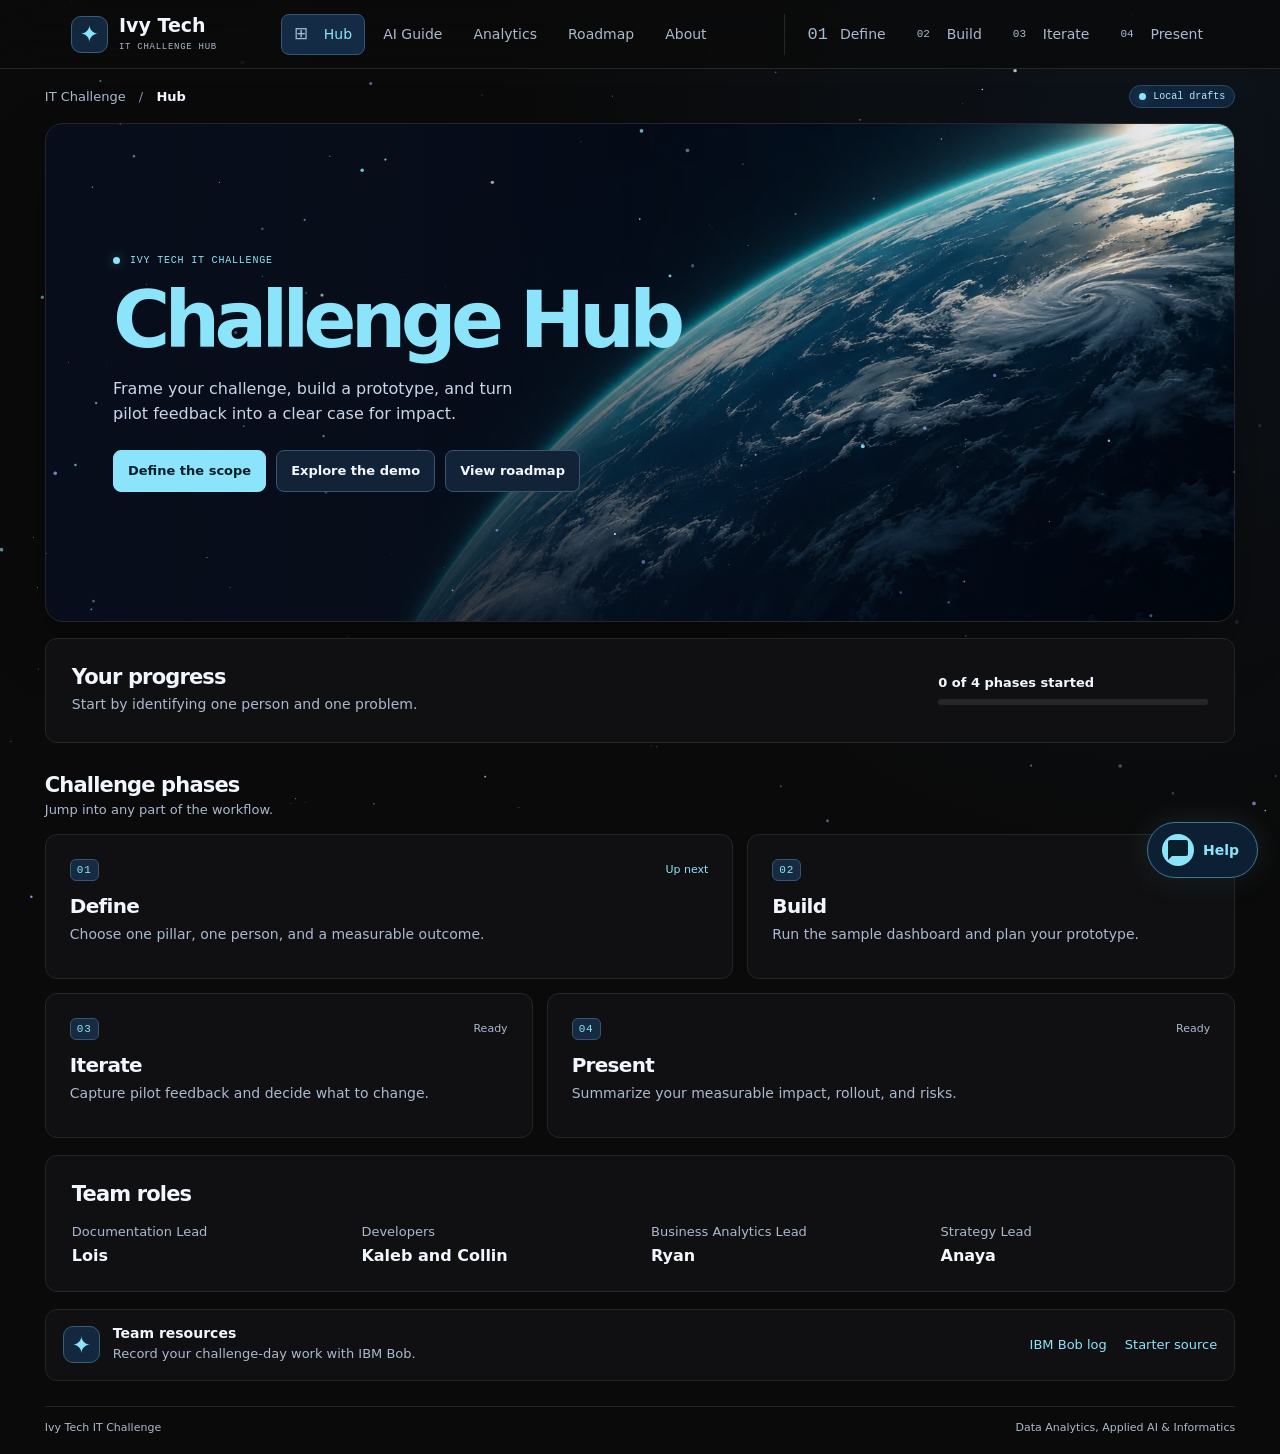
==== commit b0c56e25: "feat: add Responsible AI Guide with course policy lookup, rubric, and chatbot - model.mjs: add cours" ====
--- a/index.html
+++ b/index.html
@@ -10,6 +10,7 @@
   <script type="module" src="app.mjs"></script>
   <script type="module" src="starfield.mjs"></script>
   <script type="module" src="chatbot.mjs"></script>
+  <script type="module" src="ai-guide.mjs"></script>
 </head>
 <body>
   <canvas class="starfield" id="starfield" aria-hidden="true"></canvas>
@@ -18,6 +19,7 @@
     <a class="brand" href="#overview"><span class="brand-mark" aria-hidden="true">✦</span><span>Ivy Tech<small>IT CHALLENGE HUB</small></span></a>
     <nav aria-label="Workspace">
       <a href="#overview"><span aria-hidden="true">⊞</span> Hub</a>
+      <a href="#ai-guide">AI Guide</a>
       <a href="#analytics">Analytics</a>
       <a href="#roadmap">Roadmap</a>
       <a href="#about">About</a>
@@ -217,6 +219,30 @@
         </div>
       </section>
 
+      <section data-view="ai-guide" aria-labelledby="ai-guide-title" hidden>
+        <div class="report-header">
+          <div><p class="eyebrow">STUDENT AI LITERACY</p><h1 id="ai-guide-title" tabindex="-1">Responsible AI Guide</h1><p>Select a course to see its AI policy, check whether your planned use is allowed, and get tips for responsible practice.</p></div>
+        </div>
+
+        <div class="panel ai-guide-selector">
+          <label for="course-select"><strong>Select a course</strong></label>
+          <select id="course-select" class="course-select">
+            <option value="">— Select a course —</option>
+          </select>
+        </div>
+
+        <div id="policy-card"></div>
+        <div id="tips-panel"></div>
+
+        <div class="callout" data-reveal>
+          <span class="callout-mark" aria-hidden="true">✦</span>
+          <div>
+            <h3>Beyond the Classroom</h3>
+            <p>The same responsible-AI principles you practice here — disclose, verify, and think critically — apply directly to adopting AI tools in a small business. Understanding what AI can and cannot do, and how to use it ethically, is a workforce skill that travels with you.</p>
+          </div>
+        </div>
+      </section>
+
       <footer>Ivy Tech IT Challenge <span>Data Analytics, Applied AI &amp; Informatics</span></footer>
     </div>
   </main>
@@ -259,10 +285,10 @@
     </div>
 
     <div class="chat-suggestions" id="chat-suggestions" aria-label="Quick questions">
-      <button type="button" class="chat-suggestion" data-q="What is the IT Challenge?">What is the IT Challenge?</button>
-      <button type="button" class="chat-suggestion" data-q="How do I get started?">How do I get started?</button>
-      <button type="button" class="chat-suggestion" data-q="What are the phases?">What are the phases?</button>
-      <button type="button" class="chat-suggestion" data-q="Who is on the team?">Who is on the team?</button>
+      <button type="button" class="chat-suggestion" data-q="Can I use AI on my homework?">Can I use AI on my homework?</button>
+      <button type="button" class="chat-suggestion" data-q="What is an integrity violation?">What is an integrity violation?</button>
+      <button type="button" class="chat-suggestion" data-q="How do I cite AI tools?">How do I cite AI tools?</button>
+      <button type="button" class="chat-suggestion" data-q="How do I use the AI Guide?">How do I use the AI Guide?</button>
     </div>
 
     <form class="chat-input-row" id="chat-form" autocomplete="off">
--- a/styles.css
+++ b/styles.css
@@ -634,3 +634,181 @@
   .chat-typing span,
   .chat-notify { animation: none !important; transition: none !important; }
 }
+
+/* ── AI Guide ──────────────────────────────────────────────────────────────── */
+
+.ai-guide-selector {
+  display: flex;
+  flex-direction: column;
+  gap: 0.5rem;
+  margin-bottom: 1.25rem;
+}
+
+.course-select {
+  appearance: none;
+  background: var(--bg);
+  border: 1px solid var(--border, #2a3a4a);
+  border-radius: 6px;
+  color: var(--text);
+  font: inherit;
+  font-size: 0.95rem;
+  padding: 0.55rem 0.85rem;
+  max-width: 480px;
+  cursor: pointer;
+}
+
+.course-select:focus {
+  outline: 2px solid var(--accent);
+  outline-offset: 2px;
+}
+
+/* Policy card */
+.policy-card {
+  margin-bottom: 1.25rem;
+}
+
+.policy-card-header {
+  display: flex;
+  flex-wrap: wrap;
+  align-items: baseline;
+  gap: 0.5rem 1rem;
+  margin-bottom: 0.75rem;
+}
+
+.policy-card-header h2 {
+  margin: 0;
+  font-size: 1.15rem;
+}
+
+.policy-badge {
+  display: inline-block;
+  background: color-mix(in srgb, var(--accent) 15%, transparent);
+  border: 1px solid color-mix(in srgb, var(--accent) 40%, transparent);
+  color: var(--accent);
+  font-size: 0.72rem;
+  font-weight: 600;
+  letter-spacing: 0.06em;
+  padding: 0.2rem 0.6rem;
+  border-radius: 999px;
+  white-space: nowrap;
+}
+
+.policy-text {
+  margin-bottom: 1.25rem;
+  line-height: 1.65;
+}
+
+.policy-columns {
+  display: grid;
+  grid-template-columns: 1fr 1fr;
+  gap: 1rem;
+  margin-bottom: 1.25rem;
+}
+
+@media (max-width: 480px) {
+  .policy-columns { grid-template-columns: 1fr; }
+}
+
+.policy-column h3 {
+  font-size: 0.8rem;
+  letter-spacing: 0.06em;
+  text-transform: uppercase;
+  color: var(--muted);
+  margin-bottom: 0.5rem;
+}
+
+/* Allowed / prohibited lists */
+.allowed-list,
+.prohibited-list {
+  list-style: none;
+  padding: 0;
+  margin: 0;
+  display: flex;
+  flex-direction: column;
+  gap: 0.4rem;
+}
+
+.allowed-list li,
+.prohibited-list li {
+  padding-left: 1.4rem;
+  position: relative;
+  font-size: 0.88rem;
+  line-height: 1.5;
+}
+
+.allowed-list li::before {
+  content: '✓';
+  position: absolute;
+  left: 0;
+  color: #4ade80;
+  font-weight: 700;
+}
+
+.prohibited-list li::before {
+  content: '✗';
+  position: absolute;
+  left: 0;
+  color: #f87171;
+  font-weight: 700;
+}
+
+/* Rubric checklist */
+.policy-card h3 {
+  font-size: 0.85rem;
+  letter-spacing: 0.04em;
+  text-transform: uppercase;
+  color: var(--muted);
+  margin: 1rem 0 0.5rem;
+}
+
+.rubric-list {
+  list-style: none;
+  padding: 0;
+  margin: 0;
+  display: flex;
+  flex-direction: column;
+  gap: 0.4rem;
+}
+
+.rubric-list li {
+  padding-left: 1.6rem;
+  position: relative;
+  font-size: 0.88rem;
+  color: var(--muted);
+  line-height: 1.5;
+}
+
+.rubric-list li::before {
+  content: '☐';
+  position: absolute;
+  left: 0;
+  color: var(--accent);
+  font-size: 0.95rem;
+}
+
+/* Tips panel */
+#tips-panel .panel {
+  margin-bottom: 1.25rem;
+}
+
+#tips-panel h2 {
+  font-size: 1rem;
+  margin-bottom: 0.75rem;
+}
+
+.tip-list {
+  list-style: none;
+  padding: 0;
+  margin: 0;
+  display: flex;
+  flex-direction: column;
+  gap: 0.75rem;
+}
+
+.tip-list li {
+  border-left: 2px solid var(--accent);
+  padding-left: 0.85rem;
+  font-size: 0.9rem;
+  line-height: 1.6;
+  color: var(--muted);
+}
